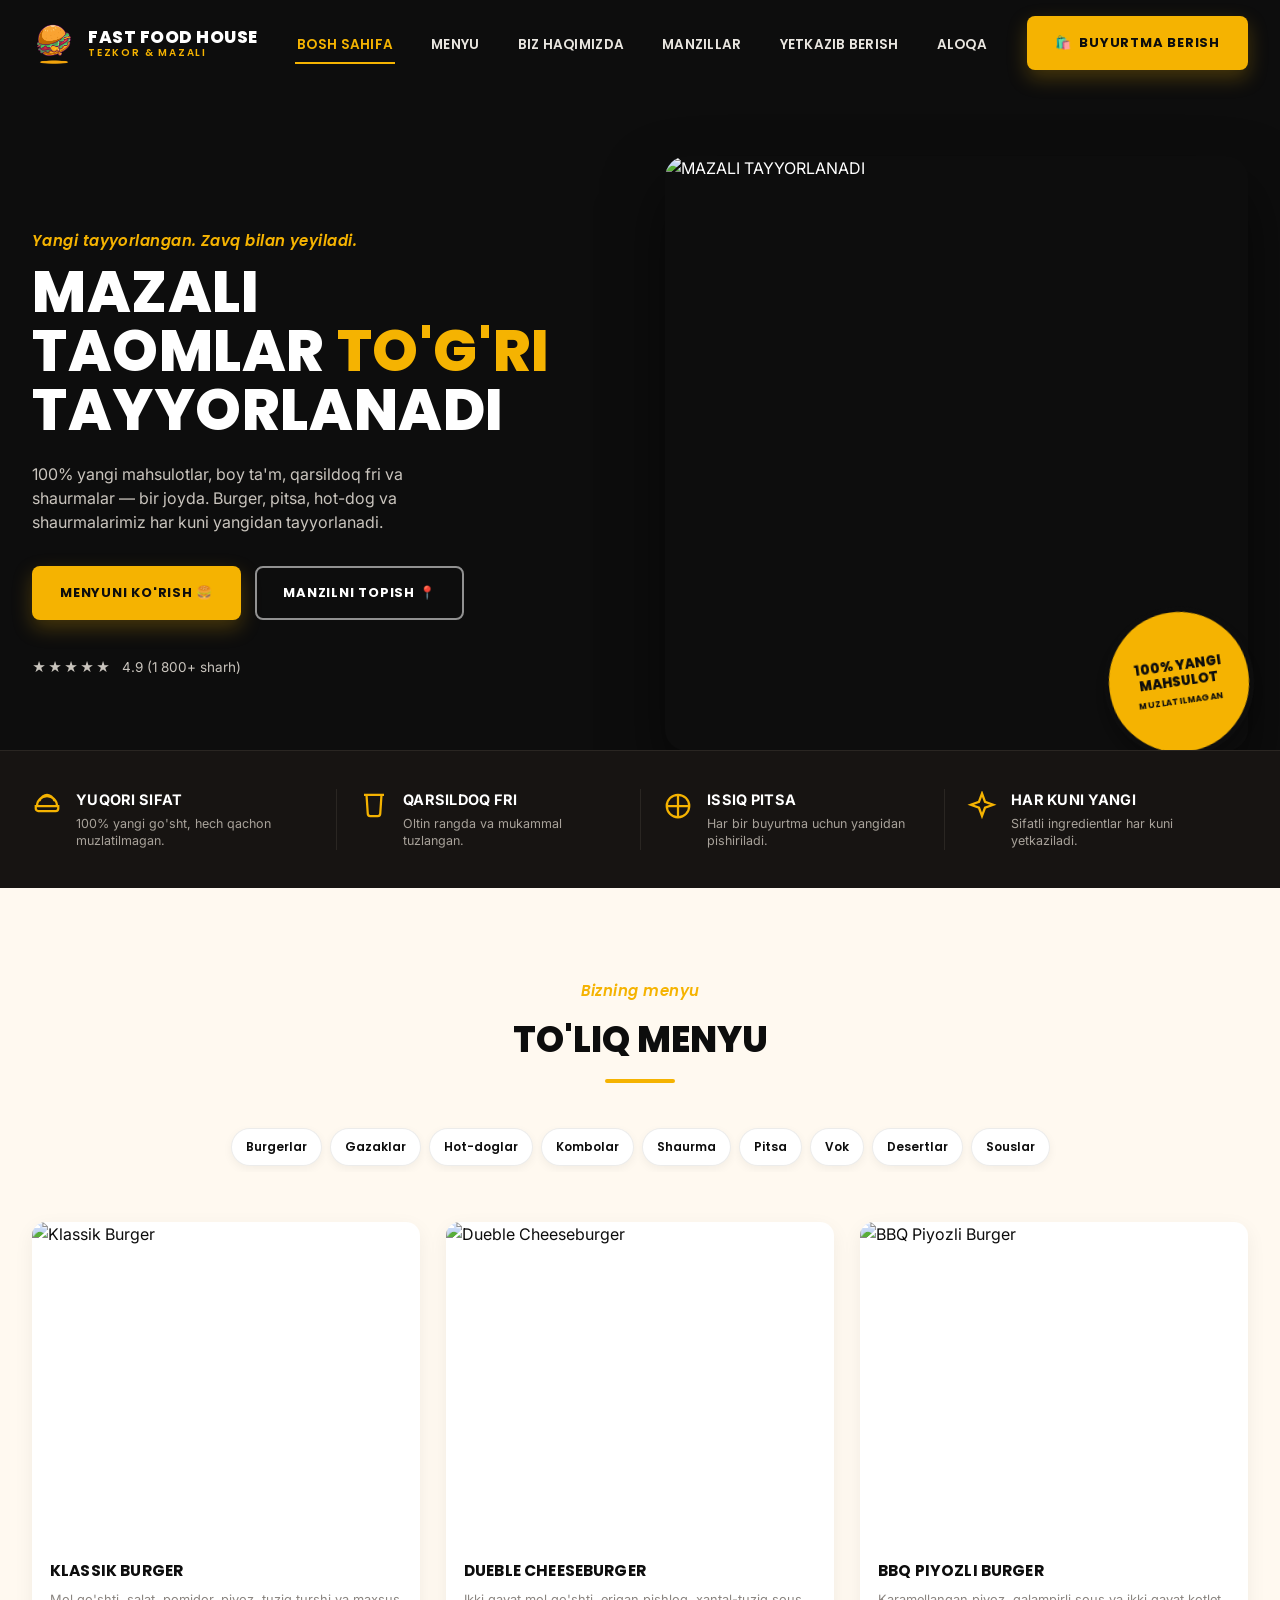
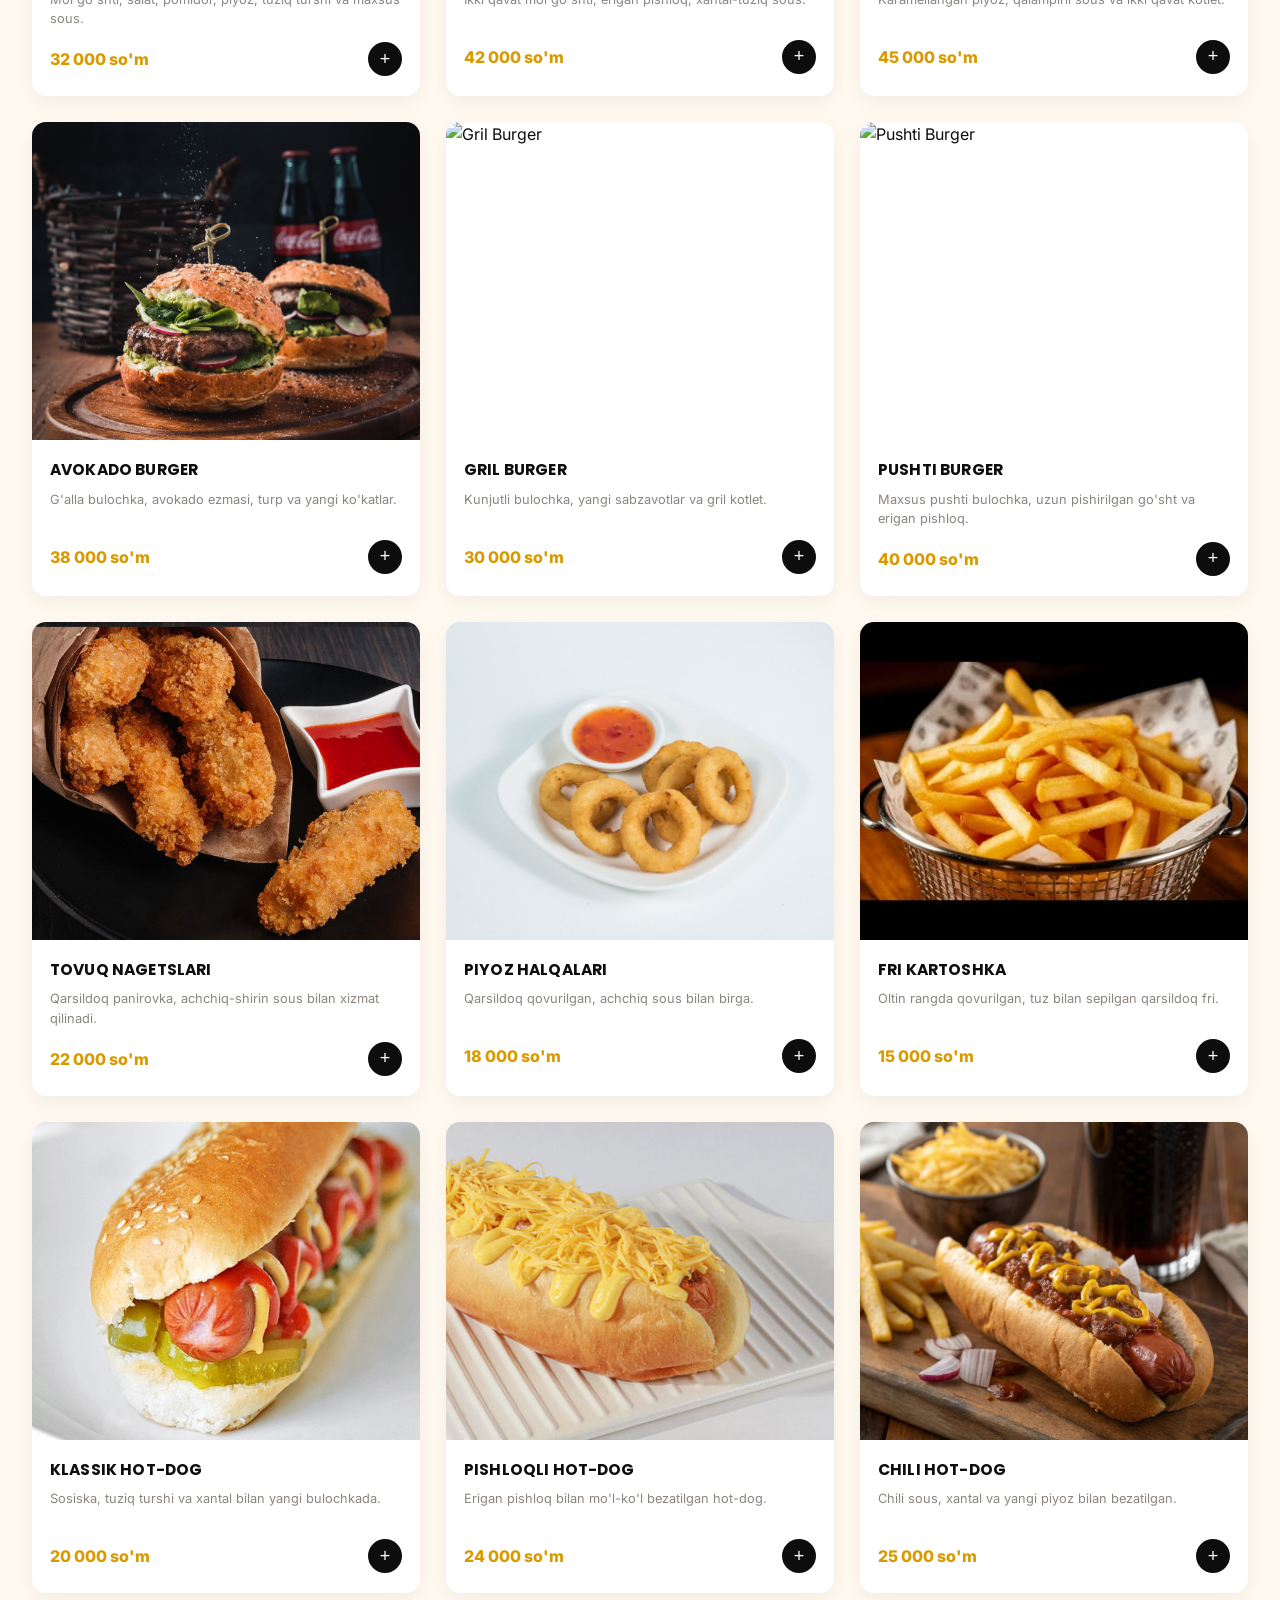
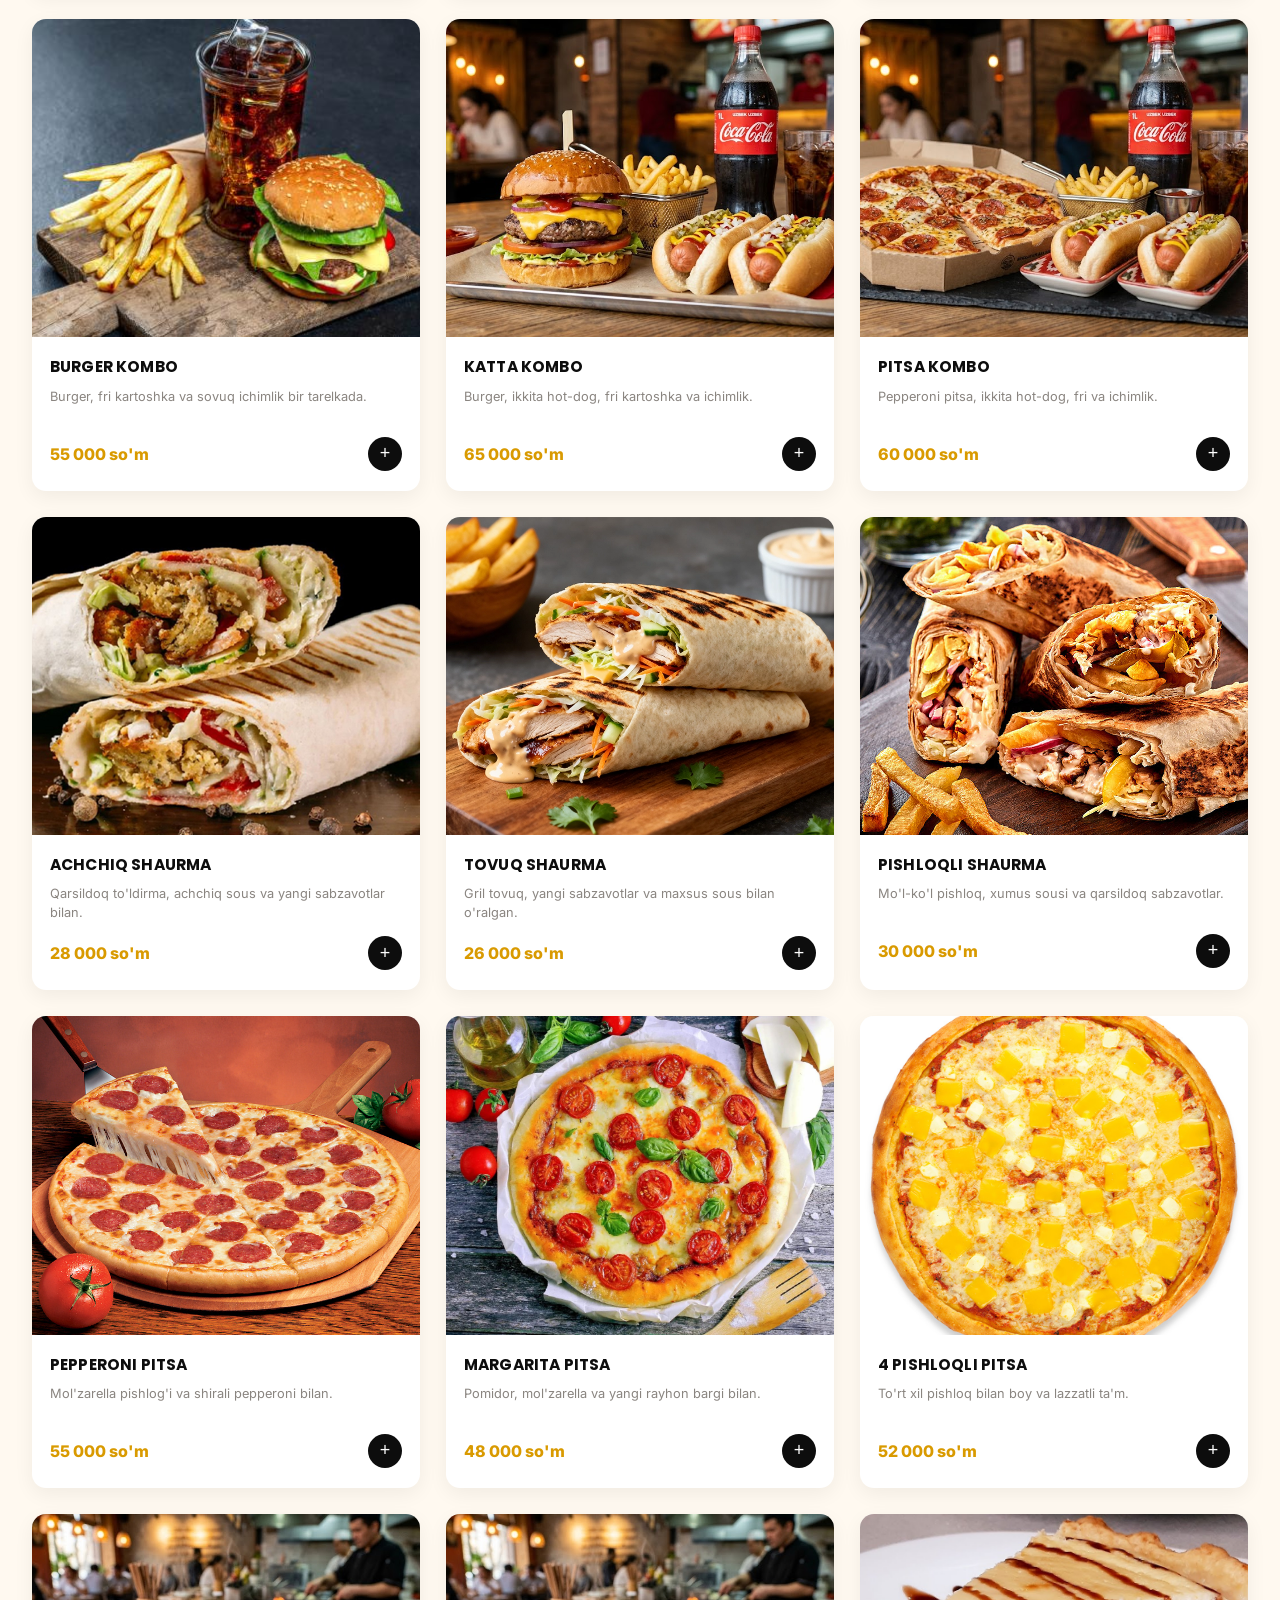
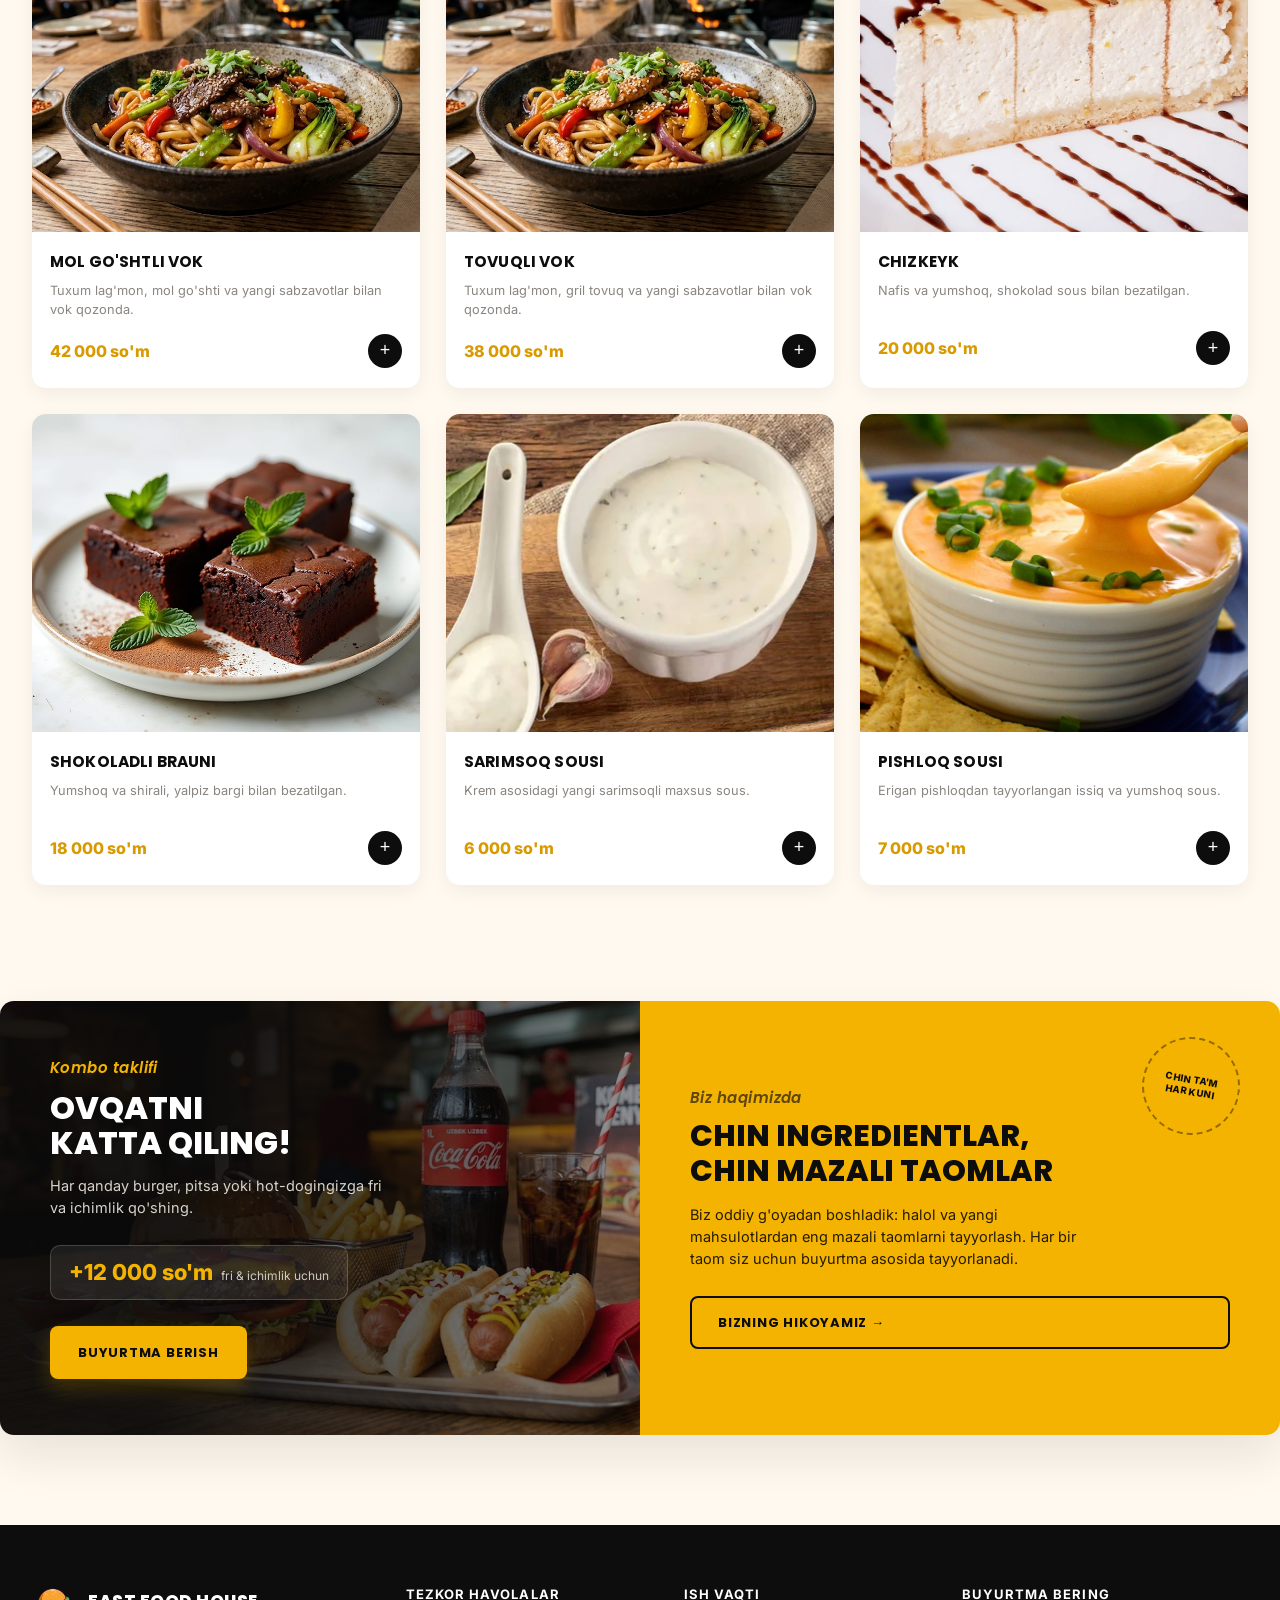
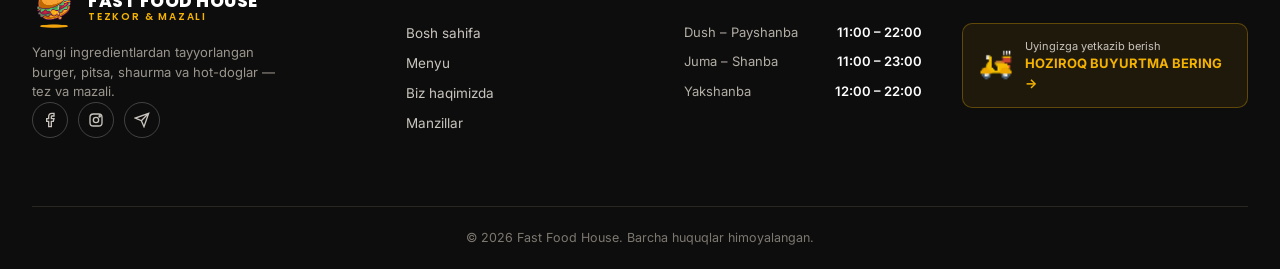
==== index.html @ d56d3de2 "Fast Food House website" ====
<!DOCTYPE html>
<html lang="uz">
<head>
<meta charset="UTF-8">
<meta name="viewport" content="width=device-width, initial-scale=1.0">
<title>Fast Food House — Tezkor va Mazali Taomlar</title>
<link rel="icon" href="image/pic.png">
<link rel="preconnect" href="https://fonts.googleapis.com">
<link href="https://fonts.googleapis.com/css2?family=Poppins:wght@600;700;800&family=Inter:wght@400;500;600;700&display=swap" rel="stylesheet">
<link rel="stylesheet" href="style.css">
</head>
<body>

<div class="progress-bar" id="progressBar"></div>

<header>
  <div class="header-inner">
    <a href="#" class="brand">
      <img src="image/pic.png" alt="Fast Food House logo">
      <div class="brand-text" id="headerBrandText">
        <strong>FAST FOOD HOUSE</strong>
        <span>TEZKOR &amp; MAZALI</span>
      </div>
    </a>

    <nav class="main-nav" id="mainNav">
      <ul>
        <li><a href="#" class="active">BOSH SAHIFA</a></li>
        <li><a href="#menu">MENYU</a></li>
        <li><a href="#about">BIZ HAQIMIZDA</a></li>
        <li><a href="#locations">MANZILLAR</a></li>
        <li><a href="#combo">YETKAZIB BERISH</a></li>
        <li><a href="#footer">ALOQA</a></li>
      </ul>
    </nav>

    <div class="header-cta">
      <a href="#menu" class="btn btn-gold">
        <span class="long">🛍️</span> BUYURTMA BERISH
      </a>
      <button class="burger-toggle" id="burgerToggle" aria-label="Menyu">☰</button>
    </div>
  </div>
</header>

<section class="hero">
  <div class="container hero-inner">
    <div class="hero-copy" id="heroCopy"></div>
    <div class="hero-media reveal reveal-scale" id="heroMedia" style="--d:.2s"></div>
  </div>
</section>

<section class="feature-strip">
  <div class="container" id="featureStrip"></div>
</section>

<section class="menu-section" id="menu">
  <div class="container">
    <div class="menu-head menu-head-center reveal">
      <div>
        <span class="eyebrow">Bizning menyu</span>
        <h2>TO'LIQ MENYU<span class="underline"></span></h2>
      </div>
    </div>

    <div class="category-pills reveal" style="--d:.1s" id="categoryPills"></div>

    <div class="menu-grid" id="menuGrid"></div>
  </div>
</section>

<section id="combo">
  <div class="split-promo">
    <div class="promo-panel promo-dark reveal reveal-left" id="promoCombo"></div>
    <div class="promo-panel promo-gold reveal reveal-right" id="about"></div>
  </div>
</section>

<footer id="footer">
  <div class="container">
    <div class="footer-grid" id="footerGrid"></div>
    <div class="footer-bottom" id="footerBottom"></div>
  </div>
</footer>

<div id="toast"><span class="dot"></span><span id="toastText">Savatga qo'shildi</span></div>

<button id="backToTop" aria-label="Yuqoriga qaytish">↑</button>

<script src="data.js"></script>
<script src="script.js"></script>
</body>
</html>
---- style.css ----
:root{
  --black:#0d0d0d;
  --dark:#171412;
  --gold:#f5b301;
  --gold-dark:#d99a00;
  --cream:#fff9f0;
  --gray-bg:#f6f3ee;
  --text-muted:#8a8580;
  --line:#2a2622;
  --radius:14px;
}

*{margin:0;padding:0;box-sizing:border-box;}

html{scroll-behavior:smooth;}

body{
  font-family:'Inter',sans-serif;
  background:var(--cream);
  color:var(--black);
  line-height:1.5;
}

h1,h2,h3,.brand,.btn,nav a{font-family:'Poppins',sans-serif;}

img{max-width:100%;display:block;}

a{text-decoration:none;color:inherit;}

ul{list-style:none;}

.container{
  max-width:1280px;
  margin:0 auto;
  padding:0 32px;
}

.eyebrow{
  color:var(--gold);
  font-family:'Poppins',sans-serif;
  font-style:italic;
  font-weight:600;
  letter-spacing:.03em;
  font-size:15px;
  margin-bottom:10px;
  display:inline-block;
}

.eyebrow::before{content:'';}

.btn{
  position:relative;
  display:inline-flex;
  align-items:center;
  gap:8px;
  padding:15px 26px;
  border-radius:8px;
  font-weight:700;
  font-size:13px;
  letter-spacing:.06em;
  text-transform:uppercase;
  border:2px solid transparent;
  cursor:pointer;
  overflow:hidden;
  transition:transform .15s ease, background .2s ease, color .2s ease, box-shadow .2s ease;
}
.btn:hover{transform:translateY(-2px);}
.btn::before{
  content:'';
  position:absolute;
  top:0; left:-120%;
  width:60%; height:100%;
  background:linear-gradient(120deg, transparent, rgba(255,255,255,.35), transparent);
  transform:skewX(-20deg);
  transition:left .55s ease;
  pointer-events:none;
}
.btn:hover::before{left:130%;}

.btn-gold{
  background:var(--gold);
  color:var(--black);
  box-shadow:0 8px 20px rgba(245,179,1,.25);
}
.btn-gold:hover{background:var(--gold-dark);}

.btn-outline-dark{
  background:transparent;
  border-color:var(--black);
  color:var(--black);
}
.btn-outline-dark:hover{background:var(--black);color:#fff;}

.btn-outline-light{
  background:transparent;
  border-color:rgba(255,255,255,.55);
  color:#fff;
}
.btn-outline-light:hover{background:#fff;color:var(--black);}

.btn-block-dark{
  background:var(--black);
  color:#fff;
}
.btn-block-dark:hover{background:#000;}

/* ===== SCROLL REVEAL ===== */
.reveal{
  opacity:0;
  transform:translateY(28px);
  transition:opacity .65s ease, transform .65s ease;
  transition-delay:var(--d,0s);
  will-change:opacity, transform;
}
.reveal.in-view{opacity:1;transform:translateY(0);}
.reveal-left{transform:translateX(-46px);}
.reveal-left.in-view{transform:translateX(0);}
.reveal-right{transform:translateX(46px);}
.reveal-right.in-view{transform:translateX(0);}
.reveal-scale{transform:scale(.94);}
.reveal-scale.in-view{transform:scale(1);}

/* ===== HEADER ===== */
header{
  position:sticky;
  top:0;
  z-index:100;
  background:var(--black);
}
.header-inner{
  display:flex;
  align-items:center;
  justify-content:space-between;
  padding:16px 32px;
  max-width:1280px;
  margin:0 auto;
}
.brand{
  display:flex;
  align-items:center;
  gap:12px;
  color:#fff;
}
.brand img{width:44px;height:44px;object-fit:contain;}
.brand-text{display:flex;flex-direction:column;line-height:1.1;}
.brand-text strong{font-size:17px;font-weight:800;letter-spacing:.03em;}
.brand-text span{font-size:10px;letter-spacing:.18em;color:var(--gold);font-weight:600;}

nav.main-nav ul{
  display:flex;
  gap:34px;
}
nav.main-nav a{
  color:#e9e6e0;
  font-size:13.5px;
  font-weight:600;
  letter-spacing:.02em;
  position:relative;
  padding:6px 2px;
  transition:color .2s;
}
nav.main-nav a:hover, nav.main-nav a.active{color:var(--gold);}
nav.main-nav a::after{
  content:'';
  position:absolute;
  left:0;bottom:-4px;
  width:100%;height:2px;
  background:var(--gold);
  transform:scaleX(0);
  transform-origin:left;
  transition:transform .25s ease;
}
nav.main-nav a:hover::after,
nav.main-nav a.active::after{transform:scaleX(1);}

.header-cta{display:flex;align-items:center;gap:18px;}

.burger-toggle{display:none;background:none;border:none;color:#fff;font-size:26px;cursor:pointer;}

/* ===== SCROLL PROGRESS BAR ===== */
.progress-bar{
  position:fixed;
  top:0; left:0;
  height:3px;
  width:0%;
  background:linear-gradient(90deg, var(--gold), var(--gold-dark));
  z-index:1000;
  transition:width .1s linear;
  box-shadow:0 0 8px rgba(245,179,1,.6);
}

/* ===== BACK TO TOP ===== */
#backToTop{
  position:fixed;
  right:26px;
  bottom:26px;
  width:46px;height:46px;
  border-radius:50%;
  background:var(--black);
  color:var(--gold);
  border:none;
  font-size:19px;
  cursor:pointer;
  display:flex;
  align-items:center;
  justify-content:center;
  box-shadow:0 10px 24px rgba(0,0,0,.28);
  opacity:0;
  transform:translateY(16px) scale(.9);
  pointer-events:none;
  transition:opacity .3s ease, transform .3s ease, background .2s ease;
  z-index:90;
}
#backToTop.show{opacity:1;transform:translateY(0) scale(1);pointer-events:auto;}
#backToTop:hover{background:var(--gold);color:var(--black);transform:translateY(-3px) scale(1.05);}

/* ===== HERO ===== */
.hero{
  background:var(--black);
  color:#fff;
  padding:70px 0 0;
  overflow:hidden;
}
.hero-inner{
  display:grid;
  grid-template-columns:1fr 1fr;
  gap:50px;
  align-items:center;
}
.hero-copy h1{
  font-size:58px;
  line-height:1.02;
  font-weight:800;
  text-transform:uppercase;
  letter-spacing:.01em;
  margin-bottom:22px;
}
.hero-copy h1 .gold{color:var(--gold);}
.hero-copy p{
  color:#c9c4bd;
  font-size:16px;
  max-width:440px;
  margin-bottom:32px;
}
.hero-actions{display:flex;gap:14px;margin-bottom:38px;}
.hero-rating{display:flex;align-items:center;gap:10px;}
.stars{color:var(--gold);letter-spacing:2px;font-size:15px;}
.hero-rating span{color:#c9c4bd;font-size:13.5px;}

.hero-media{position:relative;}
.hero-media .frame{
  border-radius:22px;
  overflow:hidden;
  aspect-ratio:1/1.02;
  box-shadow:0 30px 60px rgba(0,0,0,.55);
  transition:transform .2s ease-out;
  will-change:transform;
}
.hero-media .frame img{width:100%;height:100%;object-fit:cover;}

.badge-circle{
  position:absolute;
  right:-6px;
  bottom:-6px;
  width:150px;height:150px;
  border-radius:50%;
  background:var(--gold);
  color:var(--black);
  display:flex;
  flex-direction:column;
  align-items:center;
  justify-content:center;
  text-align:center;
  font-family:'Poppins',sans-serif;
  font-weight:800;
  font-size:13.5px;
  line-height:1.2;
  text-transform:uppercase;
  border:5px solid var(--black);
  box-shadow:0 10px 24px rgba(0,0,0,.4);
  transform:rotate(-8deg);
  padding:0 12px;
  overflow:hidden;
}
.badge-circle span{display:block;max-width:92px;overflow-wrap:break-word;}
.badge-circle small{display:block;font-size:8.5px;font-weight:700;letter-spacing:.05em;margin-top:5px;}

/* ===== FEATURE STRIP ===== */
.feature-strip{
  background:var(--dark);
  border-top:1px solid var(--line);
}
.feature-strip .container{
  display:grid;
  grid-template-columns:repeat(4,1fr);
  padding:38px 32px;
}
.feature{
  display:flex;
  align-items:flex-start;
  gap:14px;
  padding:0 22px;
  border-left:1px solid var(--line);
}
.feature:first-child{border-left:none;padding-left:0;}
.feature svg{flex-shrink:0;color:var(--gold);width:30px;height:30px;margin-top:2px;}
.feature h4{color:#fff;font-size:14.5px;font-weight:700;margin-bottom:4px;letter-spacing:.02em;}
.feature p{color:#a8a29a;font-size:12.5px;line-height:1.4;}

/* ===== MENU ===== */
.menu-section{padding:90px 0 40px;background:var(--cream);}
.menu-head{
  display:flex;
  justify-content:space-between;
  align-items:flex-end;
  margin-bottom:44px;
  gap:20px;
}
.menu-head-center{justify-content:center;text-align:center;}
.menu-head h2{font-size:36px;font-weight:800;text-transform:uppercase;}
.menu-head-center h2 .underline{margin-left:auto;margin-right:auto;}
.menu-head h2 .underline{
  display:block;
  width:70px;height:4px;background:var(--gold);
  margin-top:12px;border-radius:4px;
}

/* ===== CATEGORY PILLS ===== */
.category-pills{
  display:flex;
  flex-wrap:nowrap;
  justify-content:center;
  gap:8px;
  margin:0 auto 50px;
  max-width:100%;
  overflow-x:auto;
  padding:2px 2px 6px;
  scrollbar-width:none;
  -ms-overflow-style:none;
}
.category-pills::-webkit-scrollbar{display:none;}
.pill{
  position:relative;
  display:inline-flex;
  align-items:center;
  flex:0 0 auto;
  white-space:nowrap;
  gap:6px;
  padding:9px 14px;
  border-radius:999px;
  background:#fff;
  border:1px solid rgba(20,15,5,.08);
  font-family:'Poppins',sans-serif;
  font-weight:600;
  font-size:12px;
  color:var(--black);
  cursor:pointer;
  box-shadow:0 3px 10px rgba(20,15,5,.05);
  transition:transform .18s ease, box-shadow .18s ease, background .18s ease, color .18s ease;
}
.pill:hover{transform:translateY(-2px);box-shadow:0 10px 20px rgba(20,15,5,.1);}
.pill.active{
  background:var(--black);
  color:#fff;
  border-color:var(--black);
  box-shadow:0 10px 22px rgba(20,15,5,.22);
}
.pill.active::after{
  content:'';
  position:absolute;
  top:7px;right:11px;
  width:8px;height:8px;
  border-radius:50%;
  background:#ef3b3b;
  box-shadow:0 0 0 2px var(--black), 0 0 8px rgba(239,59,59,.7);
  animation:pulseDot 1.6s ease-in-out infinite;
}
@keyframes pulseDot{
  0%,100%{transform:scale(1);opacity:1;}
  50%{transform:scale(1.35);opacity:.7;}
}

.menu-grid{
  display:grid;
  grid-template-columns:repeat(3,1fr);
  gap:26px;
  margin-bottom:56px;
  transition:opacity .18s ease;
}
.menu-grid.grid-fade{opacity:.12;}

.menu-card{
  background:#fff;
  border-radius:var(--radius);
  overflow:hidden;
  box-shadow:0 6px 20px rgba(20,15,5,.06);
  opacity:0;
  transform:translateY(22px);
  transition:transform .25s ease, box-shadow .25s ease;
}
.menu-card.in-view{
  opacity:1;
  transform:translateY(0);
  transition:opacity .55s ease, transform .55s ease, box-shadow .25s ease;
}
.menu-card.in-view:hover{transform:translateY(-6px);box-shadow:0 18px 34px rgba(20,15,5,.13);}
.menu-card:nth-child(3n+1).in-view{transition-delay:0s;}
.menu-card:nth-child(3n+2).in-view{transition-delay:.08s;}
.menu-card:nth-child(3n).in-view{transition-delay:.16s;}
.menu-card .thumb{aspect-ratio:1/0.82;overflow:hidden;}
.menu-card .thumb img{width:100%;height:100%;object-fit:cover;transition:transform .4s ease;}
.menu-card:hover .thumb img{transform:scale(1.06);}
.menu-card .info{padding:18px 18px 20px;}
.menu-card h3{font-size:15.5px;font-weight:700;text-transform:uppercase;letter-spacing:.01em;margin-bottom:8px;}
.menu-card p{font-size:12.8px;color:var(--text-muted);min-height:36px;margin-bottom:14px;}
.menu-card .row{display:flex;align-items:center;justify-content:space-between;}
.menu-card .price{color:var(--gold-dark);font-weight:800;font-size:16px;}
.add-btn{
  width:34px;height:34px;border-radius:50%;
  background:var(--black);color:#fff;
  border:none;font-size:18px;cursor:pointer;
  display:flex;align-items:center;justify-content:center;
  transition:background .2s, transform .2s;
}
.add-btn:hover{background:var(--gold);color:var(--black);transform:scale(1.08);}

.section-divider{
  text-align:center;
  margin:10px 0 40px;
}
.section-divider span{
  font-size:13px;color:var(--text-muted);font-weight:600;
  letter-spacing:.05em;text-transform:uppercase;
}

/* ===== COMBO + ABOUT ===== */
.split-promo{
  display:grid;
  grid-template-columns:1fr 1fr;
  gap:0;
  margin:20px 32px 90px;
  max-width:1280px;
  margin-left:auto;margin-right:auto;
  border-radius:var(--radius);
  overflow:hidden;
  box-shadow:0 20px 50px rgba(20,15,5,.1);
}
.promo-panel{
  padding:56px 50px;
  position:relative;
  min-height:380px;
  display:flex;
  flex-direction:column;
  justify-content:center;
}
.promo-dark{
  background-color:var(--black);
  background-size:cover;
  background-position:center;
  background-repeat:no-repeat;
  color:#fff;
}
.promo-dark::before{
  content:'';
  position:absolute;inset:0;
  background:linear-gradient(100deg, rgba(10,10,10,.94) 32%, rgba(10,10,10,.35) 100%);
}
.promo-dark > *{position:relative;z-index:1;}
.promo-dark .eyebrow{color:var(--gold);}
.promo-dark h3{font-size:32px;font-weight:800;text-transform:uppercase;margin-bottom:14px;line-height:1.12;}
.promo-dark p{color:#d7d2ca;max-width:340px;margin-bottom:26px;font-size:14.5px;}
.price-chip{
  display:inline-flex;align-items:baseline;gap:8px;
  background:rgba(255,255,255,.08);
  border:1px solid rgba(255,255,255,.18);
  padding:10px 18px;border-radius:10px;
  margin-bottom:26px;width:fit-content;
}
.price-chip .amount{color:var(--gold);font-weight:800;font-size:22px;}
.price-chip .label{font-size:12px;color:#cfcabf;}

.promo-gold{
  background:var(--gold);
  color:var(--black);
}
.promo-gold .eyebrow{color:var(--black);opacity:.65;}
.promo-gold h3{font-size:30px;font-weight:800;text-transform:uppercase;margin-bottom:16px;line-height:1.15;}
.promo-gold p{font-size:14.5px;max-width:400px;margin-bottom:26px;color:#241b00;}
.promo-gold .stamp{
  position:absolute;
  right:40px;top:36px;
  width:98px;height:98px;
  border:2px dashed rgba(0,0,0,.4);
  border-radius:50%;
  display:flex;align-items:center;justify-content:center;
  text-align:center;
  font-size:9.5px;font-weight:800;
  letter-spacing:.05em;text-transform:uppercase;
  line-height:1.3;
  transform:rotate(10deg);
}

/* ===== TESTIMONIAL / TRUST STRIP could reuse feature strip style, skip ===== */

/* ===== FOOTER ===== */
footer{background:var(--black);color:#c9c4bd;padding-top:60px;}
.footer-grid{
  display:grid;
  grid-template-columns:1.4fr 1fr 1fr 1.2fr;
  gap:40px;
  padding-bottom:44px;
  border-bottom:1px solid var(--line);
}
.footer-brand .brand{margin-bottom:14px;}
.footer-brand p{font-size:13px;color:#9a958d;max-width:260px;}
footer h5{color:#fff;font-size:13px;letter-spacing:.08em;text-transform:uppercase;margin-bottom:18px;}
footer ul li{margin-bottom:10px;font-size:13.5px;}
footer ul li a:hover{color:var(--gold);}
.hours-row{display:flex;justify-content:space-between;font-size:13px;margin-bottom:10px;color:#b3aea6;}
.hours-row span:last-child{color:#fff;font-weight:600;}

.social-row{display:flex;gap:10px;margin-bottom:24px;}
.social-row a{
  width:36px;height:36px;border-radius:50%;
  border:1px solid rgba(255,255,255,.22);
  display:flex;align-items:center;justify-content:center;
  transition:background .2s, border-color .2s;
}
.social-row a:hover{background:var(--gold);border-color:var(--gold);color:var(--black);}

.order-box{
  background:rgba(245,179,1,.08);
  border:1px solid rgba(245,179,1,.3);
  border-radius:10px;
  padding:14px 16px;
  display:flex;align-items:center;gap:12px;
}
.order-box img{width:34px;height:34px;object-fit:contain;}
.order-box .t1{font-size:11px;color:#c9c4bd;}
.order-box .t2{font-size:13px;font-weight:700;color:var(--gold);}

.footer-bottom{
  text-align:center;
  padding:22px 0;
  font-size:12.5px;
  color:#7d7870;
}

/* ===== TOAST ===== */
#toast{
  position:fixed;
  bottom:28px;left:50%;
  transform:translateX(-50%) translateY(20px);
  background:var(--black);color:#fff;
  padding:13px 22px;border-radius:10px;
  font-size:13.5px;font-weight:600;
  display:flex;align-items:center;gap:10px;
  box-shadow:0 14px 30px rgba(0,0,0,.35);
  opacity:0;pointer-events:none;
  transition:opacity .25s ease, transform .25s ease;
  z-index:999;
}
#toast.show{opacity:1;transform:translateX(-50%) translateY(0);}
#toast .dot{width:8px;height:8px;border-radius:50%;background:var(--gold);}

/* ===== RESPONSIVE ===== */
@media (max-width:1024px){
  .hero-copy h1{font-size:44px;}
  .menu-grid{grid-template-columns:repeat(2,1fr);}
  .feature-strip .container{grid-template-columns:repeat(2,1fr);row-gap:26px;}
  .feature{border-left:none;padding-left:0;}
  .split-promo{grid-template-columns:1fr;margin:20px 20px 70px;}
  .footer-grid{grid-template-columns:1fr 1fr;}
}
@media (max-width:1120px){
  nav.main-nav{
    position:absolute;top:100%;left:0;right:0;
    background:var(--black);
    flex-direction:column;
    padding:10px 32px 26px;
    display:none;
  }
  nav.main-nav.open{display:block;}
  nav.main-nav ul{flex-direction:column;gap:16px;}
  .burger-toggle{display:block;}
  .hero-inner{grid-template-columns:1fr;}
  .hero-media{order:-1;}
  .hero-copy h1{font-size:36px;}
  .header-cta .btn-gold span.long{display:none;}
}
@media (max-width:560px){
  .container{padding:0 20px;}
  .menu-grid{grid-template-columns:1fr;}
  .category-pills{justify-content:flex-start;}
  .menu-head{flex-direction:column;align-items:flex-start;}
  .footer-grid{grid-template-columns:1fr;}
  .hero-copy h1{font-size:30px;}
}
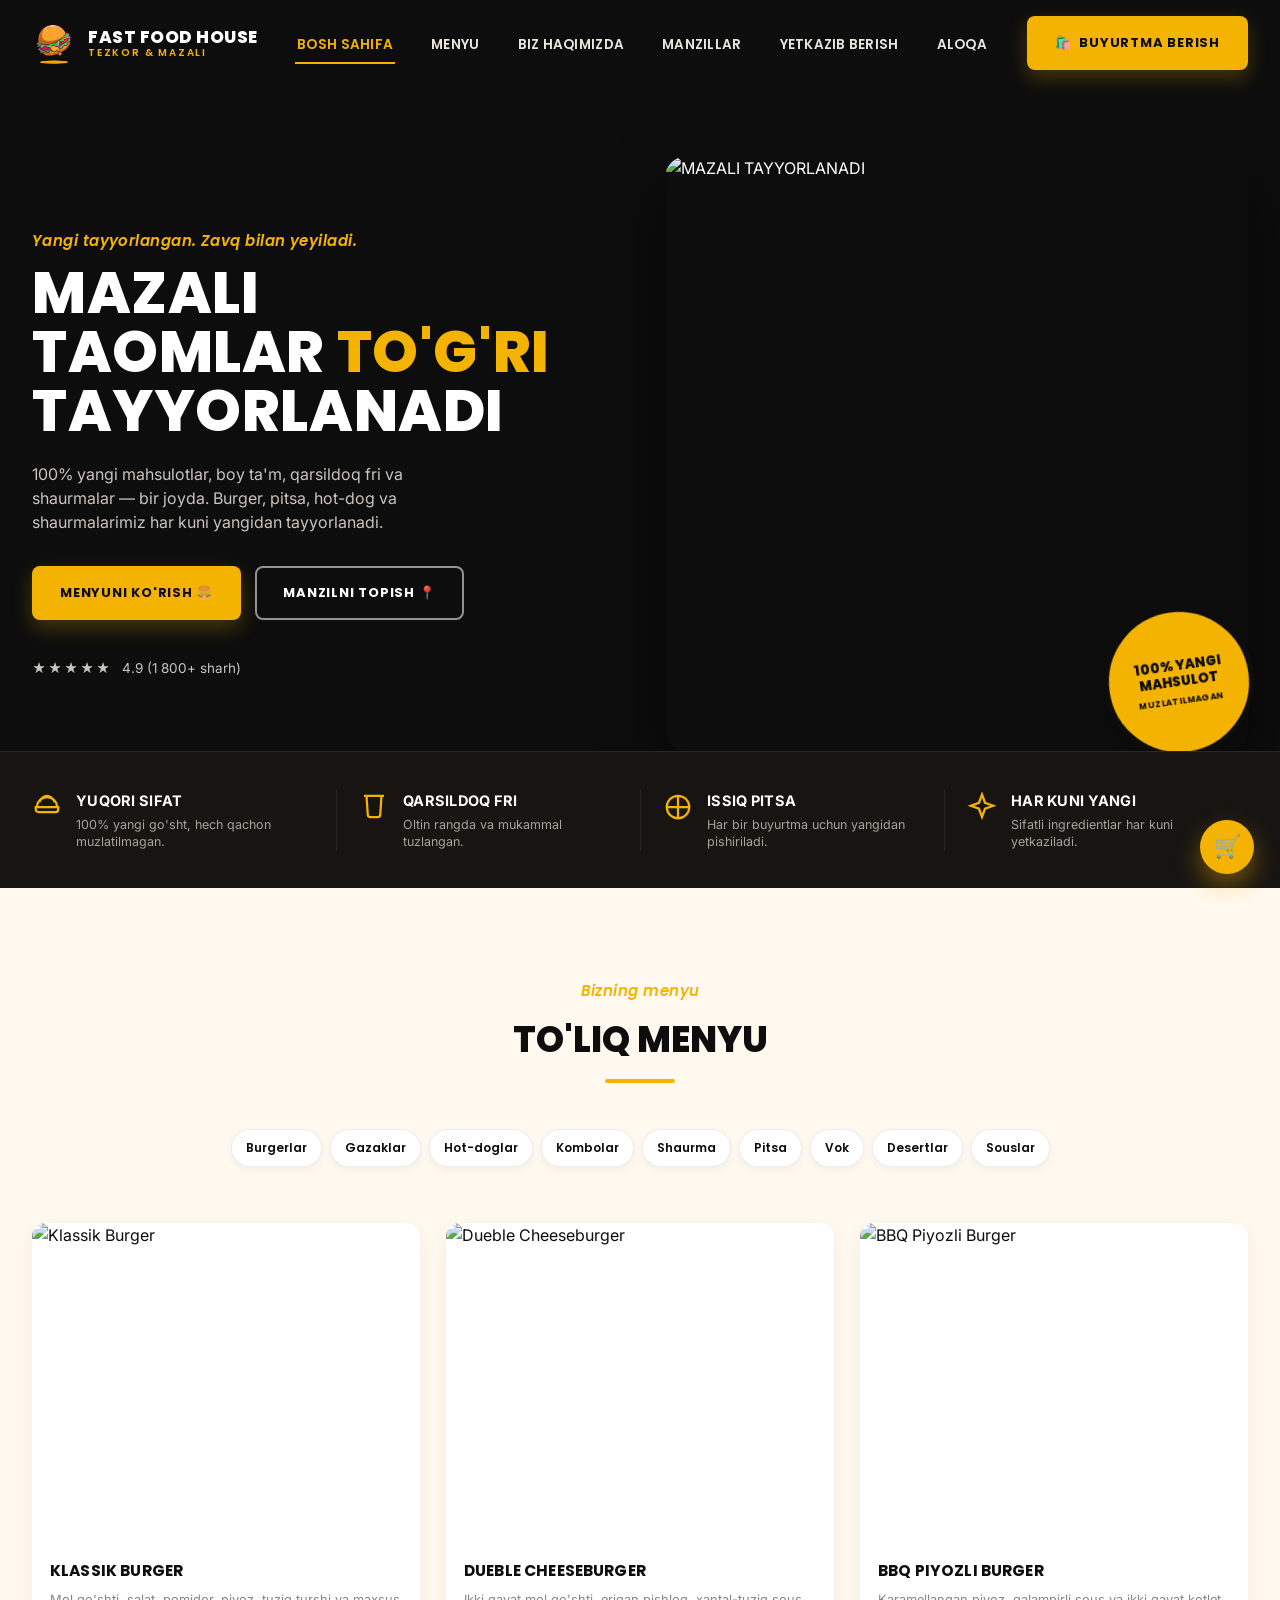
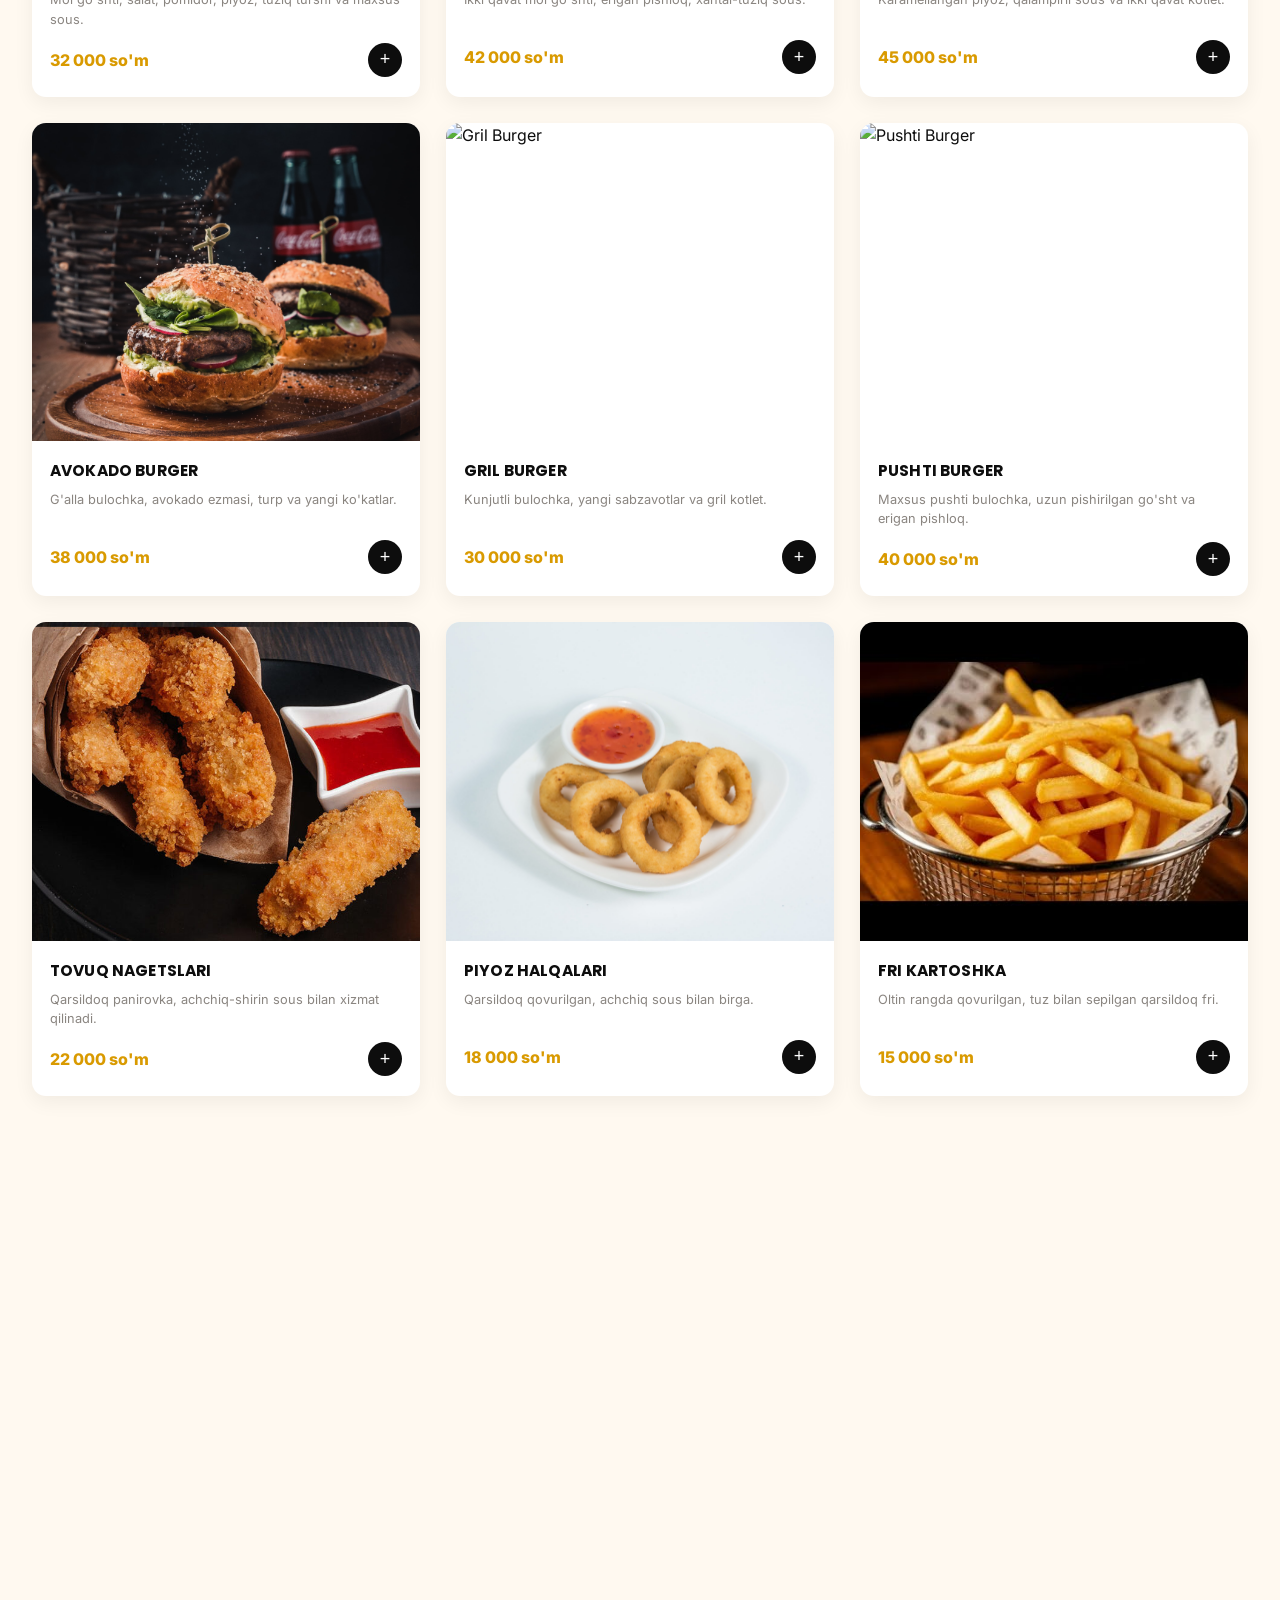
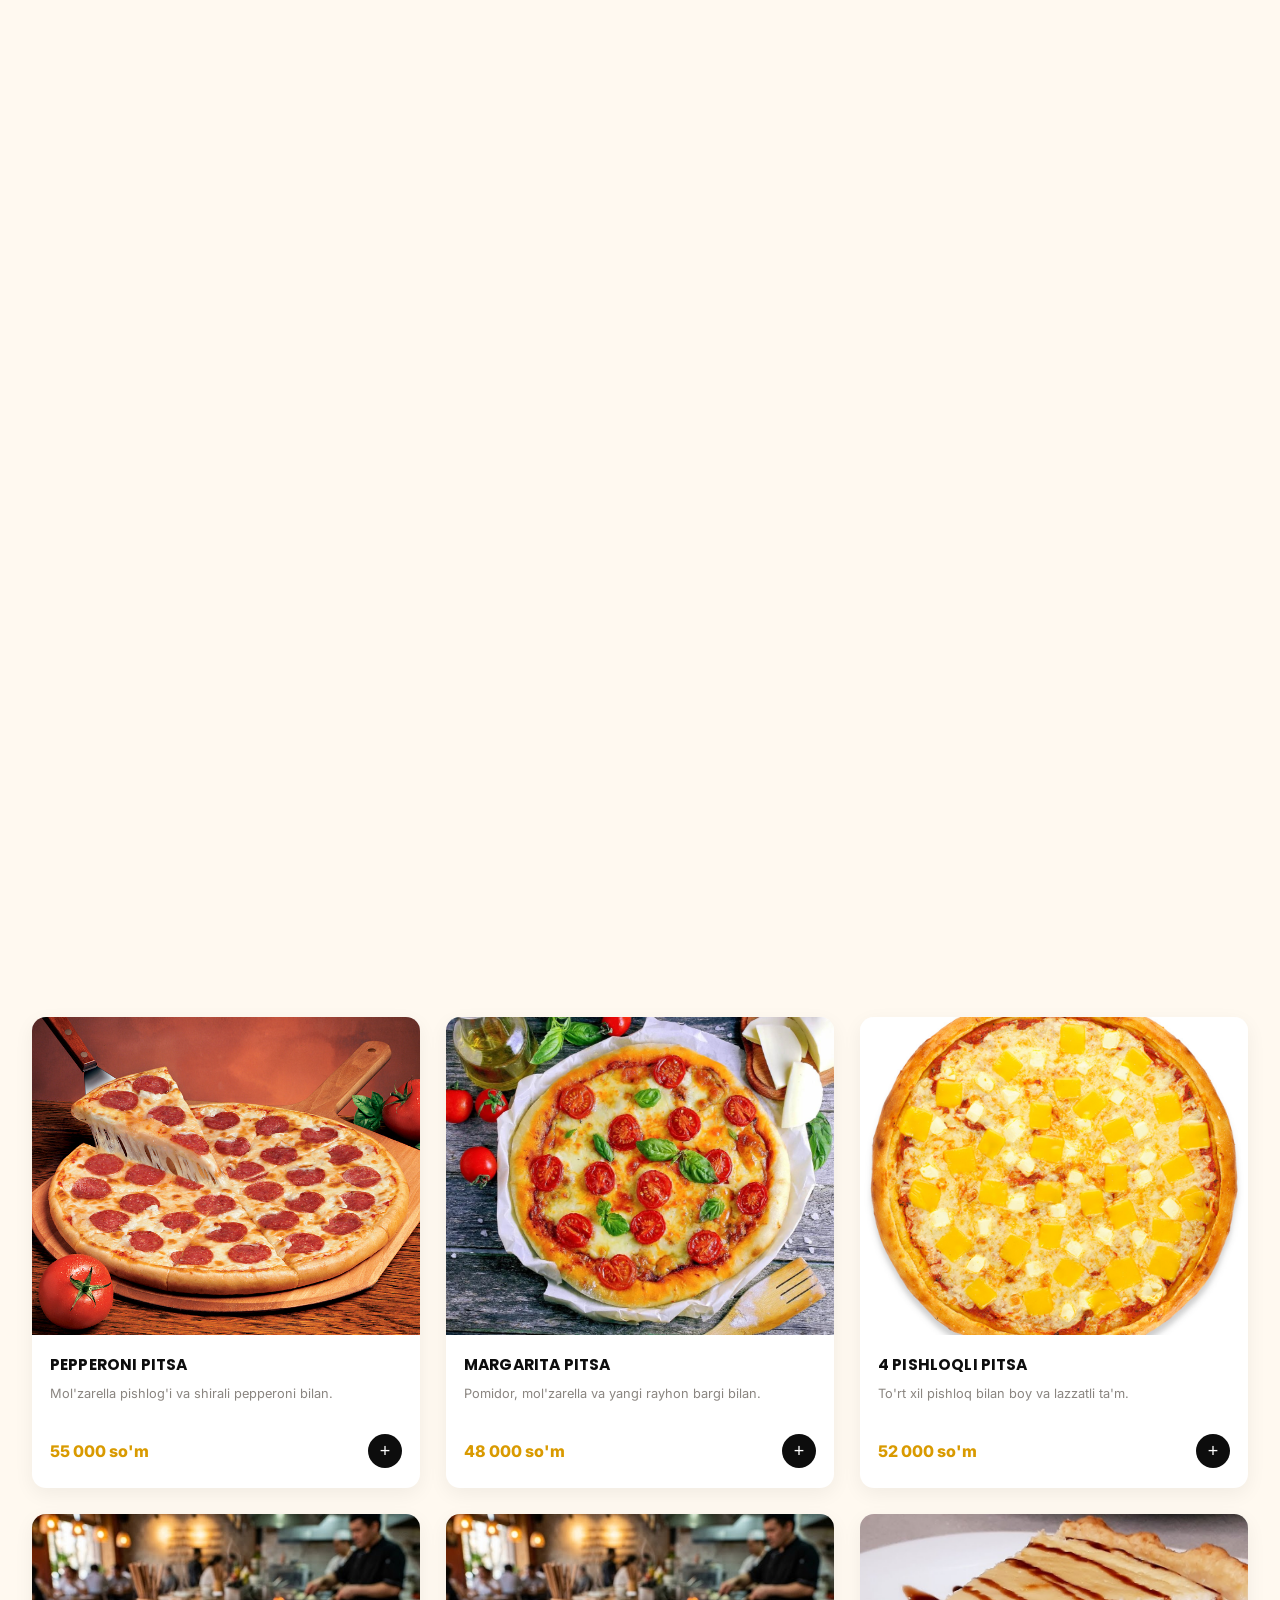
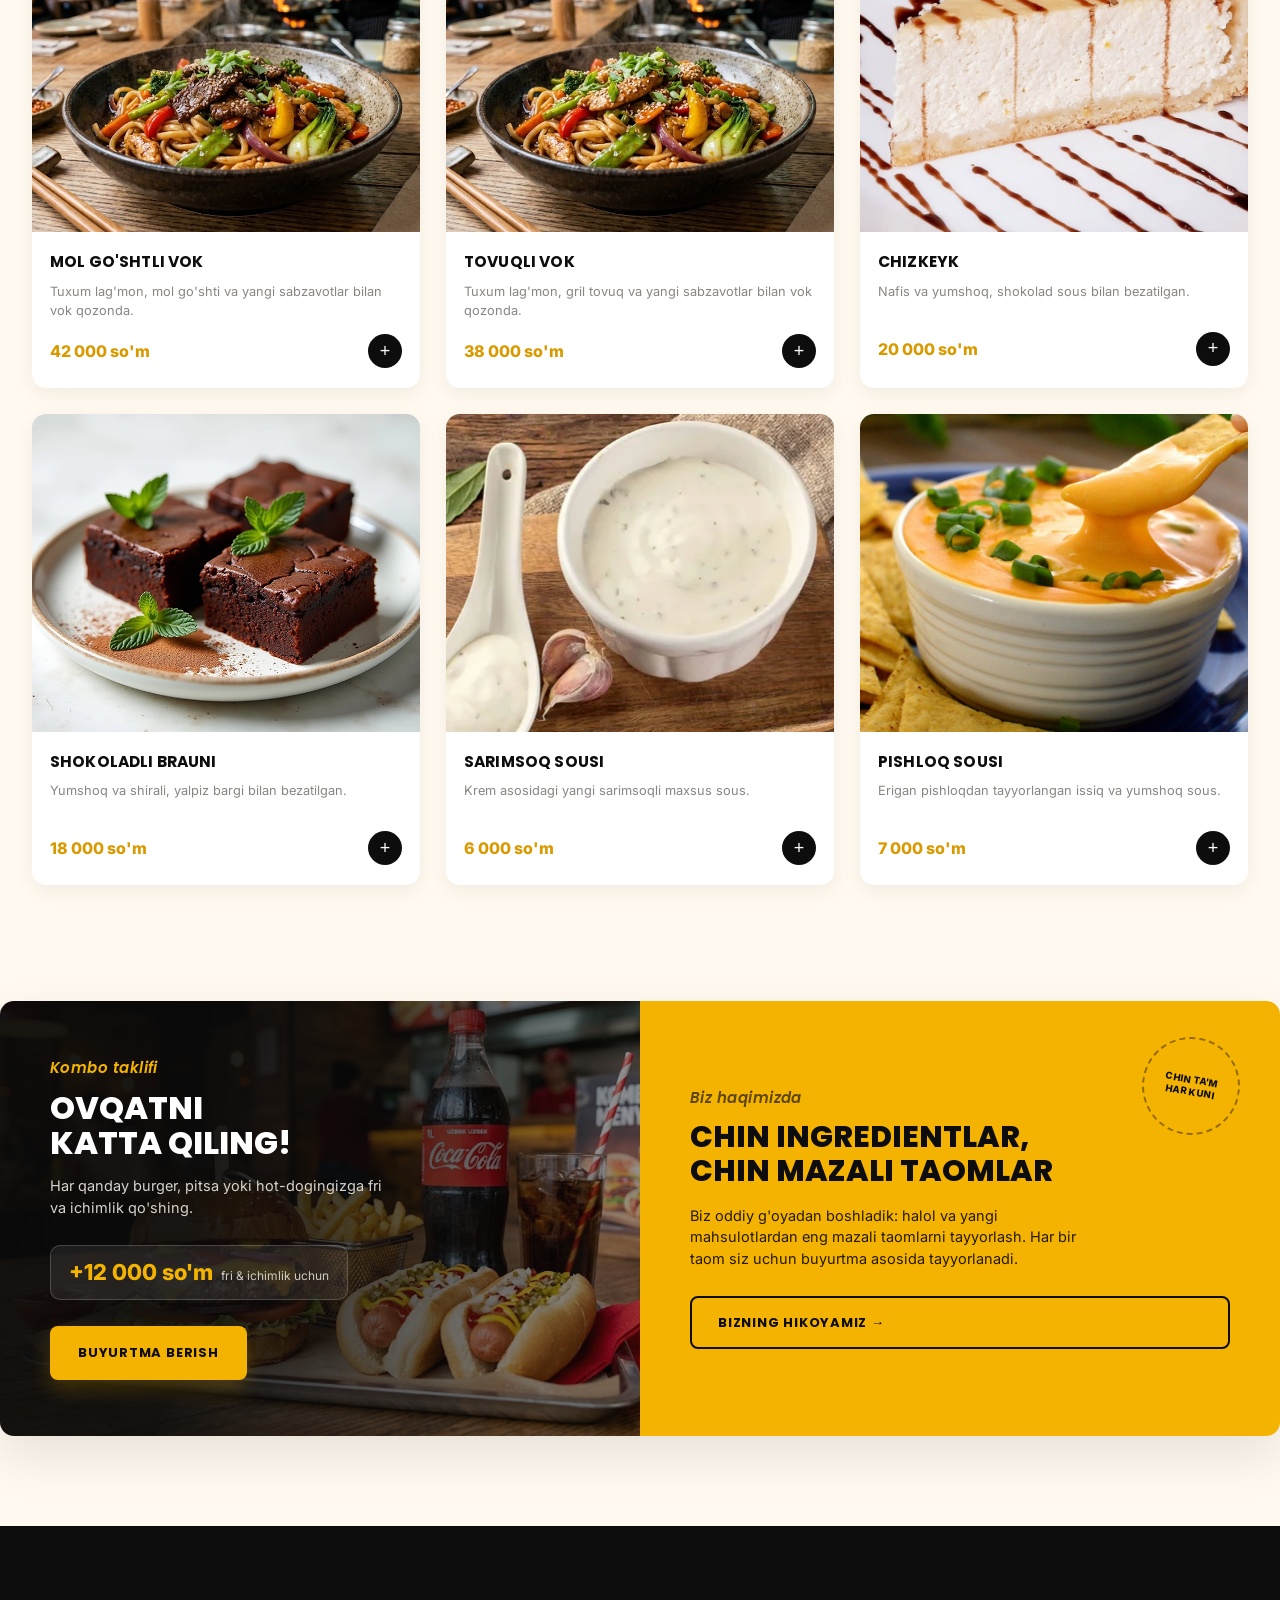
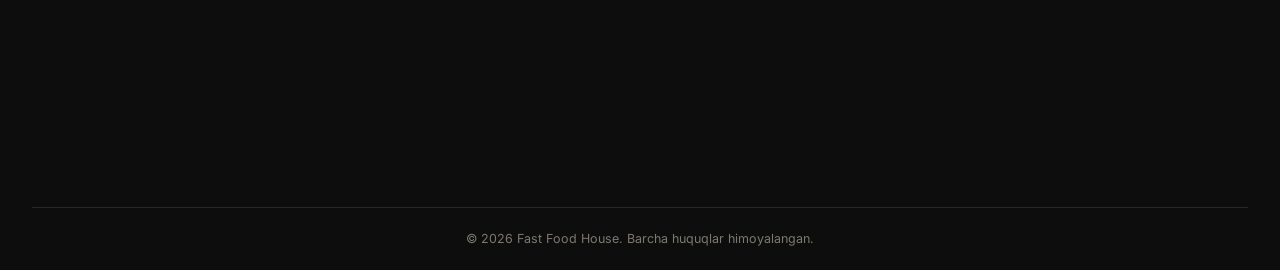
==== commit 14d2a9b7: "Add working cart and checkout with Telegram Mini App order submission" ====
--- a/index.html
+++ b/index.html
@@ -8,6 +8,7 @@
 <link rel="preconnect" href="https://fonts.googleapis.com">
 <link href="https://fonts.googleapis.com/css2?family=Poppins:wght@600;700;800&family=Inter:wght@400;500;600;700&display=swap" rel="stylesheet">
 <link rel="stylesheet" href="style.css">
+<script src="https://telegram.org/js/telegram-web-app.js"></script>
 </head>
 <body>
 
@@ -35,9 +36,9 @@
     </nav>
 
     <div class="header-cta">
-      <a href="#menu" class="btn btn-gold">
+      <button class="btn btn-gold open-cart-btn" id="headerOrderBtn">
         <span class="long">🛍️</span> BUYURTMA BERISH
-      </a>
+      </button>
       <button class="burger-toggle" id="burgerToggle" aria-label="Menyu">☰</button>
     </div>
   </div>
@@ -87,6 +88,21 @@
 
 <button id="backToTop" aria-label="Yuqoriga qaytish">↑</button>
 
+<button id="cartFab" aria-label="Savat">
+  🛒<span class="cart-badge" id="cartBadge">0</span>
+</button>
+
+<div class="cart-overlay" id="cartOverlay">
+  <div class="cart-panel">
+    <div class="cart-panel-head">
+      <h3>Savat</h3>
+      <button class="cart-close" id="cartClose">✕</button>
+    </div>
+    <div class="cart-items" id="cartItems"></div>
+    <div class="cart-foot" id="cartFoot"></div>
+  </div>
+</div>
+
 <script src="data.js"></script>
 <script src="script.js"></script>
 </body>
--- a/style.css
+++ b/style.css
@@ -193,7 +193,7 @@
 #backToTop{
   position:fixed;
   right:26px;
-  bottom:26px;
+  bottom:92px;
   width:46px;height:46px;
   border-radius:50%;
   background:var(--black);
@@ -213,6 +213,138 @@
 }
 #backToTop.show{opacity:1;transform:translateY(0) scale(1);pointer-events:auto;}
 #backToTop:hover{background:var(--gold);color:var(--black);transform:translateY(-3px) scale(1.05);}
+
+/* ===== CART ===== */
+#cartFab{
+  position:fixed;
+  right:26px;
+  bottom:26px;
+  width:54px;height:54px;
+  border-radius:50%;
+  background:var(--gold);
+  border:none;
+  font-size:22px;
+  cursor:pointer;
+  display:flex;
+  align-items:center;
+  justify-content:center;
+  box-shadow:0 12px 26px rgba(245,179,1,.4);
+  transition:transform .2s ease, box-shadow .2s ease;
+  z-index:91;
+}
+#cartFab:hover{transform:translateY(-3px) scale(1.05);}
+.cart-badge{
+  position:absolute;
+  top:-4px; right:-4px;
+  min-width:20px; height:20px;
+  padding:0 5px;
+  border-radius:999px;
+  background:var(--black);
+  color:#fff;
+  font-family:'Poppins',sans-serif;
+  font-size:11px;
+  font-weight:800;
+  display:none;
+  align-items:center;
+  justify-content:center;
+  border:2px solid var(--cream);
+}
+
+.cart-overlay{
+  position:fixed;inset:0;
+  background:rgba(10,8,4,.5);
+  display:flex;
+  justify-content:flex-end;
+  z-index:200;
+  opacity:0;
+  pointer-events:none;
+  transition:opacity .25s ease;
+}
+.cart-overlay.show{opacity:1;pointer-events:auto;}
+.cart-panel{
+  width:100%;max-width:420px;height:100%;
+  background:var(--cream);
+  display:flex;
+  flex-direction:column;
+  transform:translateX(30px);
+  transition:transform .3s ease;
+  box-shadow:-20px 0 50px rgba(0,0,0,.18);
+}
+.cart-overlay.show .cart-panel{transform:translateX(0);}
+
+.cart-panel-head{
+  display:flex;align-items:center;justify-content:space-between;
+  padding:22px 24px;
+  border-bottom:1px solid rgba(20,15,5,.08);
+}
+.cart-panel-head h3{font-size:19px;font-weight:800;}
+.cart-close{
+  width:32px;height:32px;border-radius:50%;
+  background:#fff;border:1px solid rgba(20,15,5,.1);
+  cursor:pointer;font-size:14px;
+}
+
+.cart-items{flex:1;overflow-y:auto;padding:16px 20px;}
+.cart-empty{
+  text-align:center;color:var(--text-muted);
+  padding:60px 20px;font-size:14px;line-height:1.6;
+}
+
+.cart-item{
+  display:grid;
+  grid-template-columns:56px 1fr auto auto;
+  align-items:center;
+  gap:12px;
+  padding:12px 0;
+  border-bottom:1px solid rgba(20,15,5,.06);
+}
+.cart-item img{width:56px;height:56px;border-radius:10px;object-fit:cover;}
+.cart-item-name{font-size:13.5px;font-weight:700;margin-bottom:3px;}
+.cart-item-price{font-size:12.5px;color:var(--gold-dark);font-weight:700;}
+.cart-qty{
+  display:flex;align-items:center;gap:8px;
+  background:#fff;border:1px solid rgba(20,15,5,.1);
+  border-radius:999px;padding:4px 8px;
+}
+.cart-qty button{
+  width:20px;height:20px;border:none;background:none;
+  font-size:14px;cursor:pointer;color:var(--black);
+  display:flex;align-items:center;justify-content:center;
+}
+.cart-qty span{font-size:12.5px;font-weight:700;min-width:14px;text-align:center;}
+.cart-remove{
+  background:none;border:none;color:#bbb;cursor:pointer;font-size:13px;
+  transition:color .15s;
+}
+.cart-remove:hover{color:#ff6b6b;}
+
+.cart-foot{
+  padding:18px 22px 26px;
+  border-top:1px solid rgba(20,15,5,.08);
+  background:#fff;
+}
+.cart-total-row{
+  display:flex;justify-content:space-between;align-items:center;
+  margin-bottom:16px;font-size:14px;font-weight:700;
+}
+.cart-total-amount{color:var(--gold-dark);font-size:19px;font-weight:800;}
+.cart-checkout-btn{width:100%;justify-content:center;}
+.cart-confirm{
+  text-align:center;
+  font-size:14px;font-weight:700;
+  padding:10px 4px 4px;
+  line-height:1.6;
+}
+.cart-confirm small{display:block;font-weight:500;color:var(--text-muted);margin-top:8px;font-size:12px;}
+
+.order-box.open-cart-btn{cursor:pointer;transition:transform .15s ease, box-shadow .15s ease;}
+.order-box.open-cart-btn:hover{transform:translateY(-2px);}
+
+@media (max-width:560px){
+  #cartFab{right:18px;bottom:18px;}
+  #backToTop{right:18px;bottom:84px;}
+  .cart-panel{max-width:100%;}
+}
 
 /* ===== HERO ===== */
 .hero{
